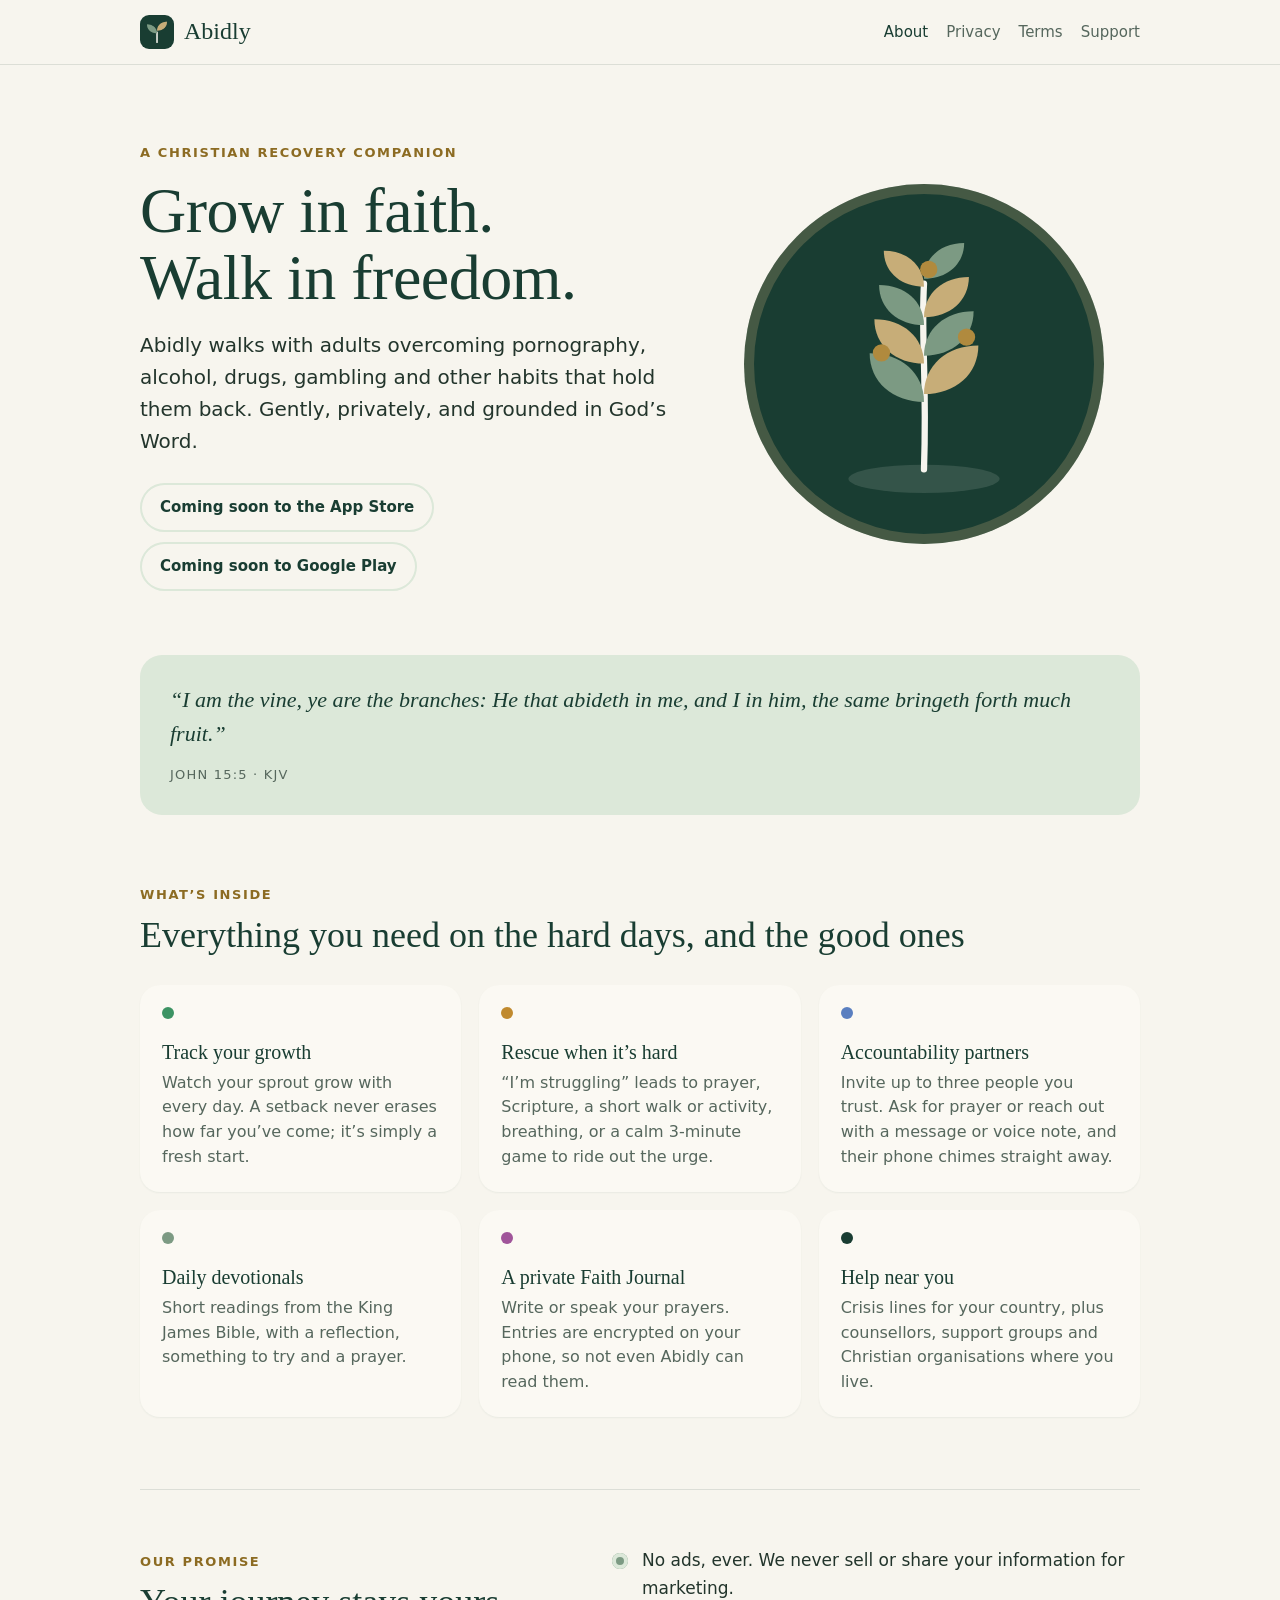
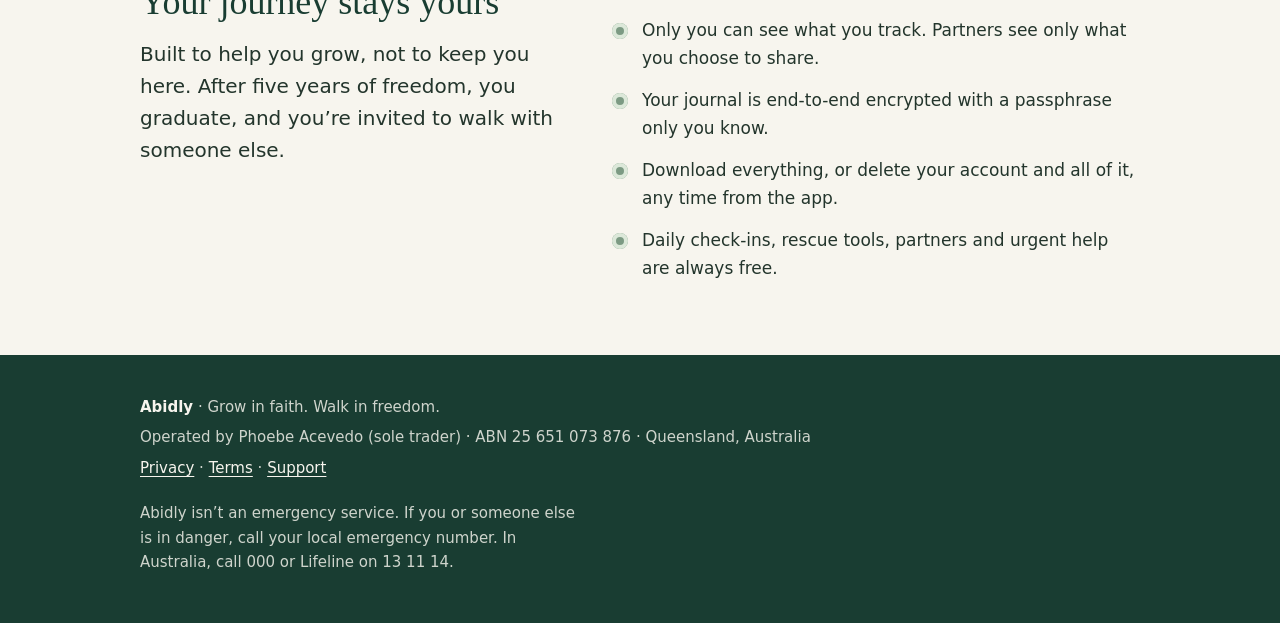
==== index.html @ 66983ef4 "Add files via upload" ====
<!doctype html>
<html lang="en-AU">
<head>
<meta charset="utf-8">
<meta name="viewport" content="width=device-width, initial-scale=1, viewport-fit=cover">
<title>Abidly · Grow in faith. Walk in freedom.</title>
<meta name="description" content="Abidly is a Christian app for adults overcoming habits like pornography, alcohol, drugs and more, with daily devotionals, rescue tools and accountability partners.">
<meta name="theme-color" content="#193D32">
<link rel="icon" href="favicon.png" type="image/png">
<link rel="apple-touch-icon" href="apple-touch-icon.png">
<link rel="stylesheet" href="styles.css">
</head>
<body>
<header class="site"><div class="wrap">
  <a class="brand" href="index.html"><img src="icon.png" alt="">Abidly</a>
  <nav class="site" aria-label="Site"><a href="index.html" aria-current="page">About</a><a href="privacy.html">Privacy</a><a href="terms.html">Terms</a><a href="support.html">Support</a></nav>
</div></header>
<main id="main">

<div class="wrap">
  <section class="hero">
    <div>
      <span class="eyebrow">A Christian recovery companion</span>
      <h1 style="margin-top:12px">Grow in faith.<br>Walk in freedom.</h1>
      <p class="lede">Abidly walks with adults overcoming pornography, alcohol, drugs, gambling and other habits that hold them back. Gently, privately, and grounded in God’s Word.</p>
      <div class="badges"><span class="badge soon">Coming soon to the App Store</span><span class="badge soon">Coming soon to Google Play</span></div>
    </div>
    <div class="art"><svg viewBox="0 0 160 170" role="img" aria-label="The Abidly sprout, grown and bearing fruit"><ellipse cx="80" cy="158" rx="48" ry="9" fill="rgba(247,245,238,.12)"/><path d="M80 152 C 82 93.0, 78 69.4, 80 34" stroke="#F7F5EE" stroke-width="4" stroke-linecap="round" fill="none"/><g transform="translate(45.50,78.29) scale(1.816) translate(-17,-21)"><path d="M36 38 C36 28 28 21 17 21 C17 31 25 38 36 38 Z" fill="#7C9A83"/></g><g transform="translate(80.00,73.29) scale(1.816) translate(-36,-16)"><path d="M36 33 C36 23 44 16 55 16 C55 26 47 33 36 33 Z" fill="#C7AD78"/></g><g transform="translate(48.50,56.59) scale(1.658) translate(-17,-21)"><path d="M36 38 C36 28 28 21 17 21 C17 31 25 38 36 38 Z" fill="#C7AD78"/></g><g transform="translate(80.00,51.59) scale(1.658) translate(-36,-16)"><path d="M36 33 C36 23 44 16 55 16 C55 26 47 33 36 33 Z" fill="#7C9A83"/></g><g transform="translate(51.50,34.89) scale(1.500) translate(-17,-21)"><path d="M36 38 C36 28 28 21 17 21 C17 31 25 38 36 38 Z" fill="#7C9A83"/></g><g transform="translate(80.00,29.89) scale(1.500) translate(-36,-16)"><path d="M36 33 C36 23 44 16 55 16 C55 26 47 33 36 33 Z" fill="#C7AD78"/></g><g transform="translate(54.50,13.18) scale(1.342) translate(-17,-21)"><path d="M36 38 C36 28 28 21 17 21 C17 31 25 38 36 38 Z" fill="#C7AD78"/></g><g transform="translate(80.00,8.18) scale(1.342) translate(-36,-16)"><path d="M36 33 C36 23 44 16 55 16 C55 26 47 33 36 33 Z" fill="#7C9A83"/></g><circle cx="53" cy="78" r="5.5" fill="#B08A3E"/><circle cx="107" cy="68" r="5.5" fill="#B08A3E"/><circle cx="83" cy="25" r="5.5" fill="#B08A3E"/></svg></div>
  </section>

  <section class="verse">
    <p>“I am the vine, ye are the branches: He that abideth in me, and I in him, the same bringeth forth much fruit.”</p>
    <span>John 15:5 · KJV</span>
  </section>

  <span class="eyebrow">What’s inside</span>
  <h2 style="margin-top:8px">Everything you need on the hard days, and the good ones</h2>
  <div class="features">
    <div class="feature"><span class="dot" style="background:#3C9363"></span><h3>Track your growth</h3><p>Watch your sprout grow with every day. A setback never erases how far you’ve come; it’s simply a fresh start.</p></div>
    <div class="feature"><span class="dot" style="background:#C08A2E"></span><h3>Rescue when it’s hard</h3><p>“I’m struggling” leads to prayer, Scripture, a short walk or activity, breathing, or a calm 3-minute game to ride out the urge.</p></div>
    <div class="feature"><span class="dot" style="background:#5A7FC0"></span><h3>Accountability partners</h3><p>Invite up to three people you trust. Ask for prayer or reach out with a message or voice note, and their phone chimes straight away.</p></div>
    <div class="feature"><span class="dot" style="background:#7C9A83"></span><h3>Daily devotionals</h3><p>Short readings from the King James Bible, with a reflection, something to try and a prayer.</p></div>
    <div class="feature"><span class="dot" style="background:#A0559A"></span><h3>A private Faith Journal</h3><p>Write or speak your prayers. Entries are encrypted on your phone, so not even Abidly can read them.</p></div>
    <div class="feature"><span class="dot" style="background:#193D32"></span><h3>Help near you</h3><p>Crisis lines for your country, plus counsellors, support groups and Christian organisations where you live.</p></div>
  </div>

  <section class="promise">
    <div>
      <span class="eyebrow">Our promise</span>
      <h2 style="margin-top:8px">Your journey stays yours</h2>
      <p class="lede" style="margin-top:14px">Built to help you grow, not to keep you here. After five years of freedom, you graduate, and you’re invited to walk with someone else.</p>
    </div>
    <ul>
      <li>No ads, ever. We never sell or share your information for marketing.</li>
      <li>Only you can see what you track. Partners see only what you choose to share.</li>
      <li>Your journal is end-to-end encrypted with a passphrase only you know.</li>
      <li>Download everything, or delete your account and all of it, any time from the app.</li>
      <li>Daily check-ins, rescue tools, partners and urgent help are always free.</li>
    </ul>
  </section>
</div>

</main>
<footer class="site"><div class="wrap">
  <div>
    <p style="margin:0 0 6px"><strong style="color:#F7F5EE">Abidly</strong> · Grow in faith. Walk in freedom.</p>
    <p style="margin:0">Operated by Phoebe Acevedo (sole trader) · ABN 25 651 073 876 · Queensland, Australia</p>
    <p style="margin:6px 0 0"><a href="privacy.html">Privacy</a> · <a href="terms.html">Terms</a> · <a href="support.html">Support</a></p>
  </div>
  <p class="crisis" style="margin:0">Abidly isn’t an emergency service. If you or someone else is in danger, call your local emergency number. In Australia, call 000 or Lifeline on 13 11 14.</p>
</div></footer>
</body>
</html>
---- styles.css ----
/* Abidly website: forest, sage and ivory, like the app. Light only, on purpose. */
/* Fonts are served from this site (no third-party font requests). SIL Open Font License. */
@font-face { font-family: "DM Sans"; src: url("fonts/DMSans_400Regular.ttf") format("truetype"); font-weight: 400; font-display: swap; }
@font-face { font-family: "DM Sans"; src: url("fonts/DMSans_500Medium.ttf") format("truetype"); font-weight: 500; font-display: swap; }
@font-face { font-family: "DM Sans"; src: url("fonts/DMSans_600SemiBold.ttf") format("truetype"); font-weight: 600; font-display: swap; }
@font-face { font-family: "Newsreader"; src: url("fonts/Newsreader_400Regular.ttf") format("truetype"); font-weight: 400; font-display: swap; }
@font-face { font-family: "Newsreader"; src: url("fonts/Newsreader_400Regular_Italic.ttf") format("truetype"); font-weight: 400; font-style: italic; font-display: swap; }
@font-face { font-family: "Newsreader"; src: url("fonts/Newsreader_500Medium.ttf") format("truetype"); font-weight: 500; font-display: swap; }

:root {
  --forest: #193D32;
  --sage: #7C9A83;
  --soft: #DCE8D9;
  --ivory: #F7F5EE;
  --paper: #FBF9F3;
  --gold: #C7AD78;
  --gold-deep: #8C6B22;
  --ink: #23352C;
  --muted: #56675D;
  --rule: rgba(25, 61, 50, 0.12);
  --serif: "Newsreader", Georgia, "Times New Roman", serif;
  --sans: "DM Sans", system-ui, -apple-system, "Segoe UI", Roboto, sans-serif;
  color-scheme: light;
}
* { box-sizing: border-box; }
html { -webkit-text-size-adjust: 100%; }
body { margin: 0; background: var(--ivory); color: var(--ink); font-family: var(--sans); font-size: 17px; line-height: 1.65; }
a { color: var(--forest); text-underline-offset: 3px; }
a:focus-visible, button:focus-visible { outline: 3px solid var(--gold); outline-offset: 3px; border-radius: 4px; }
.wrap { max-width: 1040px; margin: 0 auto; padding-left: max(20px, env(safe-area-inset-left, 0px)); padding-right: max(20px, env(safe-area-inset-right, 0px)); }

header.site { position: sticky; top: 0; z-index: 5; background: rgba(247, 245, 238, 0.92); backdrop-filter: blur(10px); border-bottom: 1px solid var(--rule); }
header.site .wrap { display: flex; align-items: center; justify-content: space-between; gap: 16px; min-height: 64px; flex-wrap: wrap; }
.brand { display: flex; align-items: center; gap: 10px; text-decoration: none; color: var(--forest); font-family: var(--serif); font-size: 24px; font-weight: 500; }
.brand img { width: 34px; height: 34px; border-radius: 9px; }
nav.site { display: flex; gap: 4px 18px; flex-wrap: wrap; font-size: 15px; font-weight: 500; }
nav.site a { text-decoration: none; color: var(--muted); padding: 6px 0; }
nav.site a[aria-current="page"], nav.site a:hover { color: var(--forest); }

.hero { padding: 72px 0 56px; display: grid; grid-template-columns: 1.1fr 0.9fr; gap: 40px; align-items: center; }
.eyebrow { font-size: 13px; font-weight: 600; letter-spacing: 1.6px; text-transform: uppercase; color: var(--gold-deep); }
h1, h2, h3 { font-family: var(--serif); font-weight: 500; color: var(--forest); text-wrap: balance; margin: 0; }
h1 { font-size: clamp(40px, 6vw, 64px); line-height: 1.05; letter-spacing: -0.5px; }
h2 { font-size: clamp(28px, 3.6vw, 36px); line-height: 1.15; }
h3 { font-size: 22px; line-height: 1.3; }
.lede { font-size: 20px; line-height: 1.6; color: var(--ink); max-width: 34em; }
.hero .lede { margin: 18px 0 26px; }
.badges { display: flex; gap: 10px; flex-wrap: wrap; }
.badge { display: inline-flex; align-items: center; gap: 8px; background: var(--forest); color: var(--ivory); border-radius: 999px; padding: 12px 20px; font-weight: 600; font-size: 15px; text-decoration: none; }
.badge.soon { background: transparent; color: var(--forest); box-shadow: inset 0 0 0 2px var(--soft); }
.art { justify-self: center; width: min(360px, 100%); aspect-ratio: 1; border-radius: 50%; background: var(--forest); display: grid; place-items: center; box-shadow: inset 0 0 0 10px rgba(199, 173, 120, 0.25); }
.art svg { width: 70%; height: auto; }

.verse { background: var(--soft); border-radius: 22px; padding: 28px 30px; margin: 8px 0 64px; }
.verse p { font-family: var(--serif); font-style: italic; font-size: 22px; line-height: 1.55; color: var(--forest); margin: 0 0 8px; }
.verse span { font-size: 13px; letter-spacing: 1.2px; text-transform: uppercase; color: var(--muted); }

.features { display: grid; grid-template-columns: repeat(3, 1fr); gap: 18px; margin: 28px 0 72px; }
.feature { background: var(--paper); border-radius: 20px; padding: 22px; box-shadow: 0 1px 2px rgba(25, 61, 50, 0.06); }
.feature h3 { font-size: 20px; margin-bottom: 6px; }
.feature p { margin: 0; color: var(--muted); font-size: 16px; line-height: 1.55; }
.dot { width: 12px; height: 12px; border-radius: 50%; display: inline-block; margin-bottom: 12px; }

.promise { display: grid; grid-template-columns: 0.9fr 1.1fr; gap: 40px; padding: 56px 0 72px; border-top: 1px solid var(--rule); }
.promise ul { margin: 0; padding: 0; list-style: none; display: grid; gap: 14px; }
.promise li { padding-left: 30px; position: relative; }
.promise li::before { content: ""; position: absolute; left: 0; top: 7px; width: 16px; height: 16px; border-radius: 50%; background: var(--sage); box-shadow: inset 0 0 0 4px var(--soft); }

footer.site { background: var(--forest); color: rgba(247, 245, 238, 0.82); padding: 40px 0 48px; font-size: 15px; }
footer.site .wrap { display: flex; justify-content: space-between; gap: 20px; flex-wrap: wrap; }
footer.site a { color: var(--ivory); }
footer.site .crisis { max-width: 30em; }

/* documents */
.doc { padding: 48px 0 80px; display: grid; grid-template-columns: 240px minmax(0, 1fr); gap: 48px; }
.doc aside { position: sticky; top: 88px; align-self: start; font-size: 14px; }
.doc aside ol { list-style: none; margin: 12px 0 0; padding: 0; display: grid; gap: 6px; }
.doc aside a { text-decoration: none; color: var(--muted); }
.doc aside a:hover { color: var(--forest); }
.doc article { max-width: 44em; }
.doc article h1 { font-size: clamp(36px, 5vw, 48px); margin-bottom: 8px; }
.doc .updated { color: var(--muted); font-size: 15px; margin: 0 0 28px; }
.doc article h2 { font-size: 26px; margin: 44px 0 12px; scroll-margin-top: 90px; }
.doc article h3 { font-size: 19px; margin: 24px 0 6px; font-family: var(--sans); font-weight: 600; }
.doc article p, .doc article li { margin: 0 0 12px; }
.doc article ul { padding-left: 22px; margin: 0 0 14px; }
.summary { background: var(--paper); border-radius: 20px; padding: 22px 24px; margin-bottom: 8px; box-shadow: 0 1px 2px rgba(25, 61, 50, 0.06); }
.summary h2 { margin-top: 0 !important; font-size: 22px !important; }
.summary ul { margin-bottom: 0 !important; }
.note { background: #F1E8D4; border-radius: 16px; padding: 16px 18px; margin: 16px 0; }
.table { overflow-x: auto; margin: 12px 0 18px; }
.table table { border-collapse: collapse; width: 100%; font-size: 15px; min-width: 520px; }
.table th, .table td { text-align: left; vertical-align: top; padding: 10px 12px; border-bottom: 1px solid var(--rule); }
.table th { font-size: 13px; letter-spacing: 0.6px; text-transform: uppercase; color: var(--muted); font-weight: 600; }
.todo { background: #FBE7A1; border-radius: 4px; padding: 0 4px; }

.faq { display: grid; gap: 12px; margin: 20px 0 40px; }
.faq details { background: var(--paper); border-radius: 16px; padding: 16px 20px; box-shadow: 0 1px 2px rgba(25, 61, 50, 0.06); }
.faq summary { cursor: pointer; font-weight: 600; color: var(--forest); }
.faq details p { margin: 10px 0 0; }
.contact { background: var(--forest); color: var(--ivory); border-radius: 22px; padding: 28px; margin: 12px 0 40px; }
.contact h2 { color: var(--ivory); margin: 0 0 8px !important; }
.contact a { color: var(--ivory); font-weight: 600; }

@media (max-width: 820px) {
  .hero, .promise { grid-template-columns: 1fr; }
  .hero { padding-top: 40px; }
  .art { width: min(260px, 80%); order: -1; }
  .features { grid-template-columns: 1fr; }
  .doc { grid-template-columns: 1fr; gap: 0; }
  .doc aside { position: static; margin-bottom: 8px; }
}
@media (prefers-reduced-motion: reduce) { * { scroll-behavior: auto !important; } }
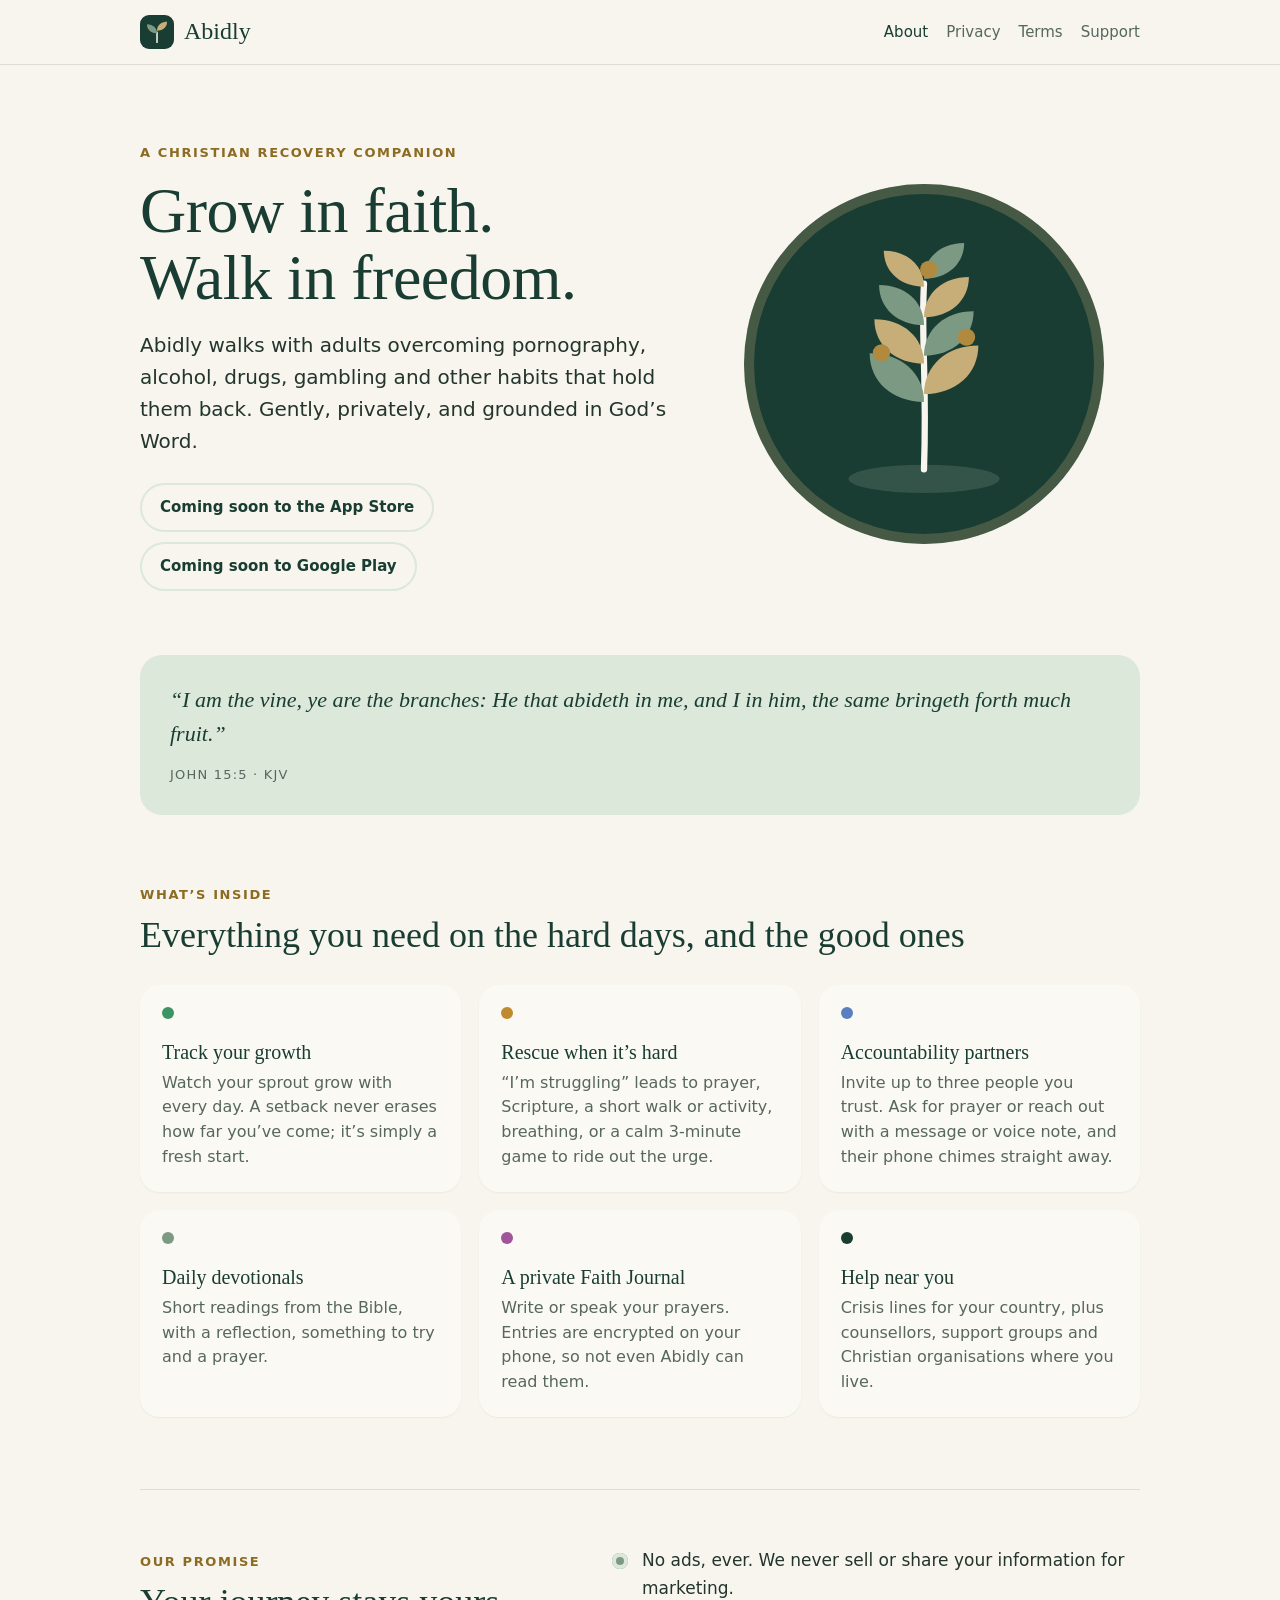
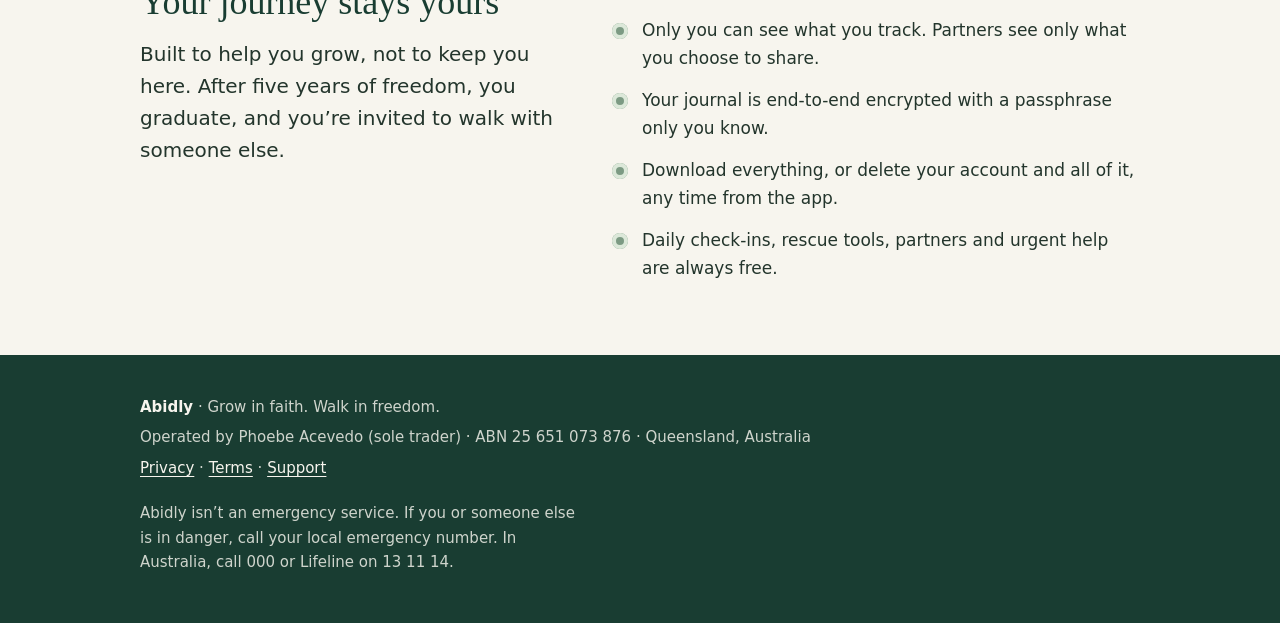
==== commit 08028f65: "Add files via upload" ====
--- a/index.html
+++ b/index.html
@@ -39,7 +39,7 @@
     <div class="feature"><span class="dot" style="background:#3C9363"></span><h3>Track your growth</h3><p>Watch your sprout grow with every day. A setback never erases how far you’ve come; it’s simply a fresh start.</p></div>
     <div class="feature"><span class="dot" style="background:#C08A2E"></span><h3>Rescue when it’s hard</h3><p>“I’m struggling” leads to prayer, Scripture, a short walk or activity, breathing, or a calm 3-minute game to ride out the urge.</p></div>
     <div class="feature"><span class="dot" style="background:#5A7FC0"></span><h3>Accountability partners</h3><p>Invite up to three people you trust. Ask for prayer or reach out with a message or voice note, and their phone chimes straight away.</p></div>
-    <div class="feature"><span class="dot" style="background:#7C9A83"></span><h3>Daily devotionals</h3><p>Short readings from the King James Bible, with a reflection, something to try and a prayer.</p></div>
+    <div class="feature"><span class="dot" style="background:#7C9A83"></span><h3>Daily devotionals</h3><p>Short readings from the Bible, with a reflection, something to try and a prayer.</p></div>
     <div class="feature"><span class="dot" style="background:#A0559A"></span><h3>A private Faith Journal</h3><p>Write or speak your prayers. Entries are encrypted on your phone, so not even Abidly can read them.</p></div>
     <div class="feature"><span class="dot" style="background:#193D32"></span><h3>Help near you</h3><p>Crisis lines for your country, plus counsellors, support groups and Christian organisations where you live.</p></div>
   </div>
